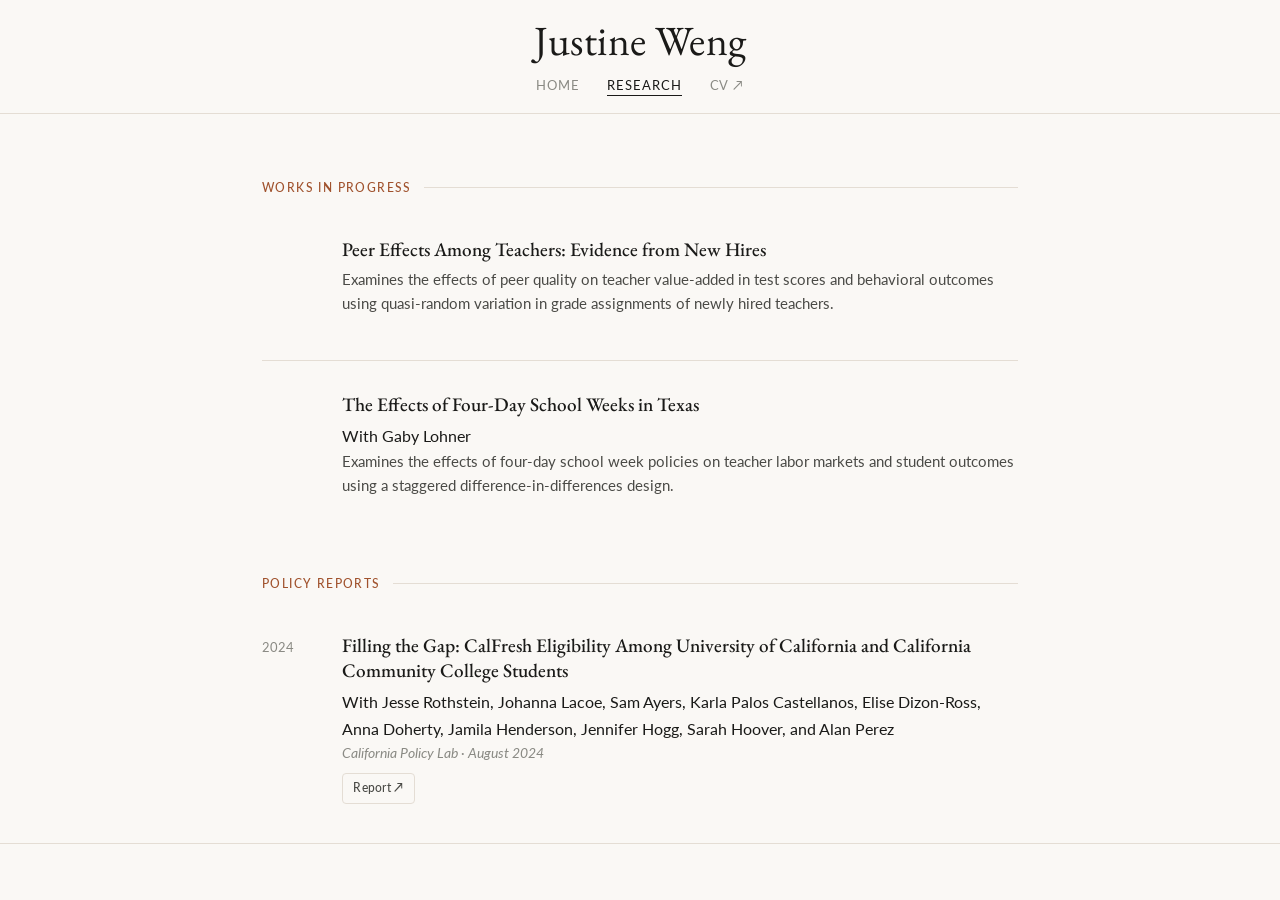
==== research.html @ 870ab578 "Remove footer content from research.html Removed footer content including copyright and email." ====
<!DOCTYPE html>
<html lang="en">
<head>
  <meta charset="UTF-8" />
  <meta name="viewport" content="width=device-width, initial-scale=1.0" />
  <title>Research — Justine Weng</title>
  <link rel="preconnect" href="https://fonts.googleapis.com" />
  <link rel="preconnect" href="https://fonts.gstatic.com" crossorigin />
  <link href="https://fonts.googleapis.com/css2?family=EB+Garamond:ital,wght@0,400;0,500;1,400&family=Lato:wght@300;400;500&display=swap" rel="stylesheet" />
  <link rel="stylesheet" href="style.css" />
</head>
<body>

  <nav>
    <a href="index.html" class="nav-name">Justine Weng</a>
    <ul class="nav-links">
      <li><a href="index.html">Home</a></li>
      <li><a href="research.html" class="active">Research</a></li>
      <li><a href="JustineWeng_CV.pdf" target="_blank">CV ↗</a></li>
    </ul>
  </nav>

  <main>
    <div style="padding: 4rem 0 2rem;">
      <div class="container">

        <div style="margin-bottom: 4rem;">
          <p class="section-label">Works in Progress</p>
          <div class="projects-list">

            <div class="project-item">
              <span class="project-year"></span>
              <div>
                <h3 class="project-title">Peer Effects Among Teachers: Evidence from New Hires</h3>
                <p class="project-desc">
                  Examines the effects of peer quality on teacher value-added in test scores
                  and behavioral outcomes using quasi-random variation in grade assignments
                  of newly hired teachers.
                </p>
              </div>
            </div>

            <div class="project-item">
              <span class="project-year"></span>
              <div>
                <h3 class="project-title">The Effects of Four-Day School Weeks in Texas</h3>
                <p class="project-authors">With Gaby Lohner</p>
                <p class="project-desc">
                  Examines the effects of four-day school week policies on teacher labor
                  markets and student outcomes using a staggered difference-in-differences
                  design.
                </p>
              </div>
            </div>

          </div>
        </div>

        <div>
          <p class="section-label">Policy Reports</p>
          <div class="projects-list">

            <div class="project-item">
              <span class="project-year">2024</span>
              <div>
                <h3 class="project-title">Filling the Gap: CalFresh Eligibility Among University of California and California Community College Students</h3>
                 <p class="project-authors">With Jesse Rothstein, Johanna Lacoe, Sam Ayers, Karla Palos Castellanos,
                  Elise Dizon-Ross, Anna Doherty, Jamila Henderson, Jennifer Hogg,
                  Sarah Hoover, and Alan Perez</p>
                <p class="project-venue">California Policy Lab · August 2024</p>
                <div class="project-links">
                  <a href="https://capolicylab.org/filling-the-gap-calfresh-participation-among-university-of-california-and-california-community-college-students/" target="_blank" class="chip">Report ↗</a>
                </div>
              </div>
            </div>

          </div>
        </div>

      </div>
    </div>

  </main>

  <footer>
    
  </footer>

</body>
</html>
---- style.css ----
*, *::before, *::after { box-sizing: border-box; margin: 0; padding: 0; }

:root {
  --cream: #faf8f5;
  --white: #ffffff;
  --ink: #1a1a18;
  --ink-mid: #4a4a46;
  --ink-light: #8a8a84;
  --accent: #a0522d;
  --accent-light: #f5ede8;
  --border: #e4ddd4;
  --serif: 'EB Garamond', Georgia, serif;
  --sans: 'Lato', system-ui, sans-serif;
}

html { scroll-behavior: smooth; }

body {
  font-family: var(--sans);
  background: var(--cream);
  color: var(--ink);
  font-size: 16px;
  line-height: 1.7;
  -webkit-font-smoothing: antialiased;
  min-height: 100vh;
  display: flex;
  flex-direction: column;
}

main { flex: 1; }

/* ── NAV ── */
nav {
  position: sticky;
  top: 0;
  z-index: 100;
  background: rgba(250,248,245,0.95);
  backdrop-filter: blur(10px);
  border-bottom: 1px solid var(--border);
  padding: 1.25rem 2rem 1rem;
  display: flex;
  flex-direction: column;
  align-items: center;
  gap: 0.5rem;
}
 
.nav-name {
  font-family: var(--serif);
  font-size: 2.6rem;
  color: var(--ink);
  text-decoration: none;
  letter-spacing: 0.01em;
  line-height: 1;
}
 
.nav-links {
  display: flex;
  gap: 1.75rem;
  list-style: none;
}
 
.nav-links a {
  font-size: 0.8rem;
  font-weight: 400;
  letter-spacing: 0.07em;
  text-transform: uppercase;
  color: var(--ink-light);
  text-decoration: none;
  transition: color 0.2s;
  padding-bottom: 2px;
}
 
.nav-links a:hover,
.nav-links a.active {
  color: var(--ink);
  border-bottom: 1px solid var(--ink);
}
 

/* ── LAYOUT ── */
.container {
  max-width: 820px;
  margin: 0 auto;
  padding: 0 2rem;
}

section {
  padding: 5rem 0;
  border-bottom: 1px solid var(--border);
}

section:last-of-type { border-bottom: none; }

.section-label {
  font-size: 0.73rem;
  font-weight: 500;
  letter-spacing: 0.12em;
  text-transform: uppercase;
  color: var(--accent);
  margin-bottom: 2.5rem;
  display: flex;
  align-items: center;
  gap: 0.75rem;
}

.section-label::after {
  content: '';
  display: block;
  flex: 1;
  height: 1px;
  background: var(--border);
}

/* ── PAGE HEADER ── */
.page-header {
  padding: 4rem 0 3rem;
  border-bottom: 1px solid var(--border);
}

.page-header h1 {
  font-family: var(--serif);
  font-size: clamp(2rem, 4vw, 3rem);
  font-weight: 400;
  margin-bottom: 0.5rem;
}

.page-header p {
  color: var(--ink-mid);
  font-size: 1rem;
  max-width: 560px;
}

/* ── HERO ── */
.hero {
  padding: 7rem 0 5rem;
  border-bottom: 1px solid var(--border);
}

.hero-layout {
  display: grid;
  grid-template-columns: 1fr auto;
  gap: 1.5rem;
  align-items: start;
}

.hero-name {
  font-family: var(--serif);
  font-size: clamp(2.8rem, 6vw, 4.2rem);
  font-weight: 400;
  line-height: 1.1;
  letter-spacing: -0.01em;
  margin-bottom: 0.5rem;
}

.hero-title {
  font-family: var(--serif);
  font-size: 1.15rem;
  font-style: italic;
  color: var(--ink-mid);
  margin-bottom: 1.5rem;
}

.hero-bio {
  font-size: 1rem;
  color: var(--ink-mid);
  max-width: 520px;
  line-height: 1.8;
  margin-bottom: 2rem;
}

.hero-links {
  display: flex;
  flex-wrap: wrap;
  gap: 0.75rem;
  margin-top: 1.5rem;
}

/* ── BUTTONS ── */
.btn {
  display: inline-flex;
  align-items: center;
  gap: 0.4rem;
  font-family: var(--sans);
  font-size: 0.82rem;
  font-weight: 500;
  letter-spacing: 0.03em;
  padding: 0.55rem 1.1rem;
  border-radius: 4px;
  text-decoration: none;
  transition: all 0.2s;
  cursor: pointer;
  border: none;
}

.btn-primary { background: var(--ink); color: #fff; }
.btn-primary:hover { background: #2a2a26; }
.btn-outline { background: transparent; color: var(--ink); border: 1px solid var(--border); }
.btn-outline:hover { border-color: var(--ink-mid); background: var(--white); }

/* ── TEXT LINK ── */
.text-link { color: var(--accent); text-decoration: none; }
.text-link:hover { text-decoration: underline; }

/* ── AVATAR ── */
.avatar-wrap {
  width: 300px;
  height: 300px;
  border-radius: 50%;
  background: var(--accent-light);
  border: 3px solid var(--white);
  box-shadow: 0 0 0 1px var(--border);
  overflow: hidden;
  flex-shrink: 0;
  display: flex;
  align-items: center;
  justify-content: center;
}

.avatar-initials {
  font-family: var(--serif);
  font-size: 2.5rem;
  color: var(--accent);
}

/* ── ABOUT ── */
.about-section { padding: 5rem 0; border-bottom: 1px solid var(--border); }

.about-grid {
  display: grid;
  grid-template-columns: 1fr 1fr;
  gap: 3rem;
}

.about-body { font-size: 1rem; color: var(--ink-mid); line-height: 1.8; }
.about-body p + p { margin-top: 1rem; }

.info-list { list-style: none; display: flex; flex-direction: column; gap: 1rem; }
.info-list li { display: flex; flex-direction: column; gap: 0.15rem; }

.info-label {
  font-size: 0.71rem;
  letter-spacing: 0.1em;
  text-transform: uppercase;
  color: var(--ink-light);
  font-weight: 500;
}

.info-value { font-size: 0.95rem; color: var(--ink); }

/* ── TAGS ── */
.tags { display: flex; flex-wrap: wrap; gap: 0.5rem; margin-top: 1.5rem; }

.tag {
  font-size: 0.78rem;
  padding: 0.3rem 0.75rem;
  border-radius: 999px;
  background: var(--accent-light);
  color: var(--accent);
  font-weight: 500;
}

/* ── RECENT WORK ── */
.recent-section { padding: 5rem 0; }

.recent-header {
  display: flex;
  align-items: center;
  justify-content: space-between;
}

.recent-header .section-label { flex: 1; margin-bottom: 0; }

.see-all {
  font-size: 0.82rem;
  color: var(--accent);
  text-decoration: none;
  white-space: nowrap;
  margin-left: 1rem;
  margin-bottom: 2.5rem;
}

.see-all:hover { text-decoration: underline; }

/* ── PROJECTS ── */
.projects-list { display: flex; flex-direction: column; }

.project-item {
  padding: 2rem 0;
  border-bottom: 1px solid var(--border);
  display: grid;
  grid-template-columns: 56px 1fr;
  gap: 1.5rem;
  align-items: start;
}

.project-item:first-child { padding-top: 0; }
.project-item:last-child { border-bottom: none; padding-bottom: 0; }

.project-year { font-size: 0.8rem; color: var(--ink-light); padding-top: 0.2rem; }

.project-title {
  font-family: var(--serif);
  font-size: 1.2rem;
  font-weight: 500;
  margin-bottom: 0.25rem;
  line-height: 1.3;
}

.project-venue {
  font-size: 0.85rem;
  color: var(--ink-light);
  font-style: italic;
  margin-bottom: 0.5rem;
}

.project-desc {
  font-size: 0.93rem;
  color: var(--ink-mid);
  line-height: 1.65;
  margin-bottom: 0.75rem;
}

.project-links { display: flex; gap: 0.5rem; flex-wrap: wrap; }

.chip {
  font-size: 0.75rem;
  font-weight: 500;
  padding: 0.25rem 0.65rem;
  border: 1px solid var(--border);
  border-radius: 4px;
  color: var(--ink-mid);
  text-decoration: none;
  transition: all 0.15s;
  letter-spacing: 0.02em;
}

.chip:hover { border-color: var(--accent); color: var(--accent); }

/* ── FOOTER ── */
footer {
  padding: 1.75rem 2rem;
  font-size: 0.8rem;
  color: var(--ink-light);
  border-top: 1px solid var(--border);
}

.footer-inner {
  display: flex;
  justify-content: space-between;
  align-items: center;
}

footer a { color: var(--ink-light); text-decoration: none; }
footer a:hover { color: var(--accent); }

/* ── MOBILE ── */
@media (max-width: 640px) {
  nav { padding: 0 1.25rem; }
  .nav-links { gap: 1.25rem; }
  .container { padding: 0 1.25rem; }
  section { padding: 3.5rem 0; }
  .hero { padding: 4rem 0 3rem; }
  .hero-layout { grid-template-columns: 1fr; gap: 2rem; }
  .avatar-wrap { width: 100px; height: 100px; }
  .avatar-initials { font-size: 1.8rem; }
  .about-grid { grid-template-columns: 1fr; gap: 2rem; }
  .project-item { grid-template-columns: 1fr; gap: 0.25rem; }
  .footer-inner { flex-direction: column; gap: 0.35rem; text-align: center; }
  .page-header { padding: 3rem 0 2rem; }
}
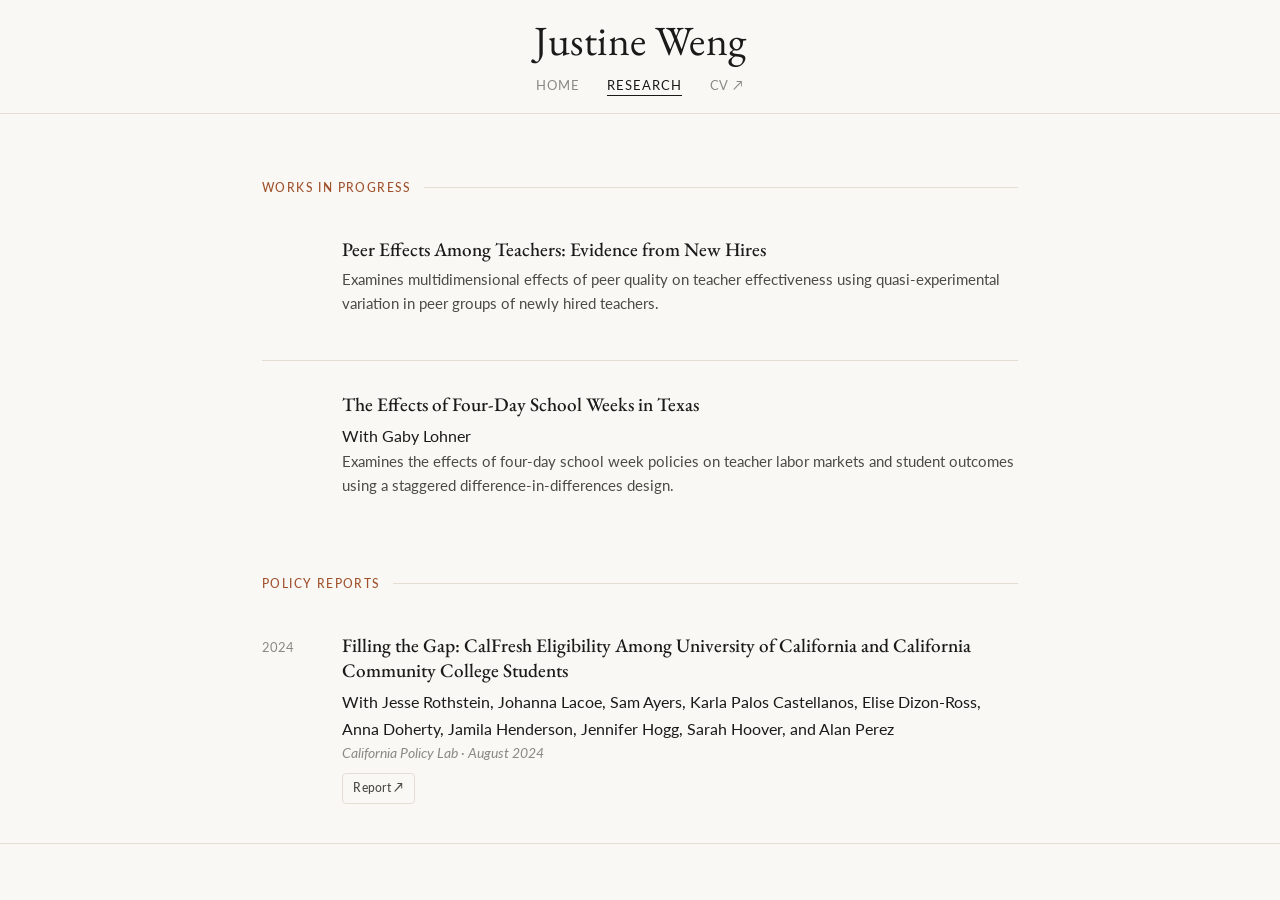
==== commit 3ad1b44d: "Revise project description for peer effects study Updated project description to reflect a broader a" ====
--- a/research.html
+++ b/research.html
@@ -33,9 +33,8 @@
               <div>
                 <h3 class="project-title">Peer Effects Among Teachers: Evidence from New Hires</h3>
                 <p class="project-desc">
-                  Examines the effects of peer quality on teacher value-added in test scores
-                  and behavioral outcomes using quasi-random variation in grade assignments
-                  of newly hired teachers.
+                  Examines multidimensional effects of peer quality on teacher effectiveness
+                  using quasi-experimental variation in peer groups of newly hired teachers.
                 </p>
               </div>
             </div>
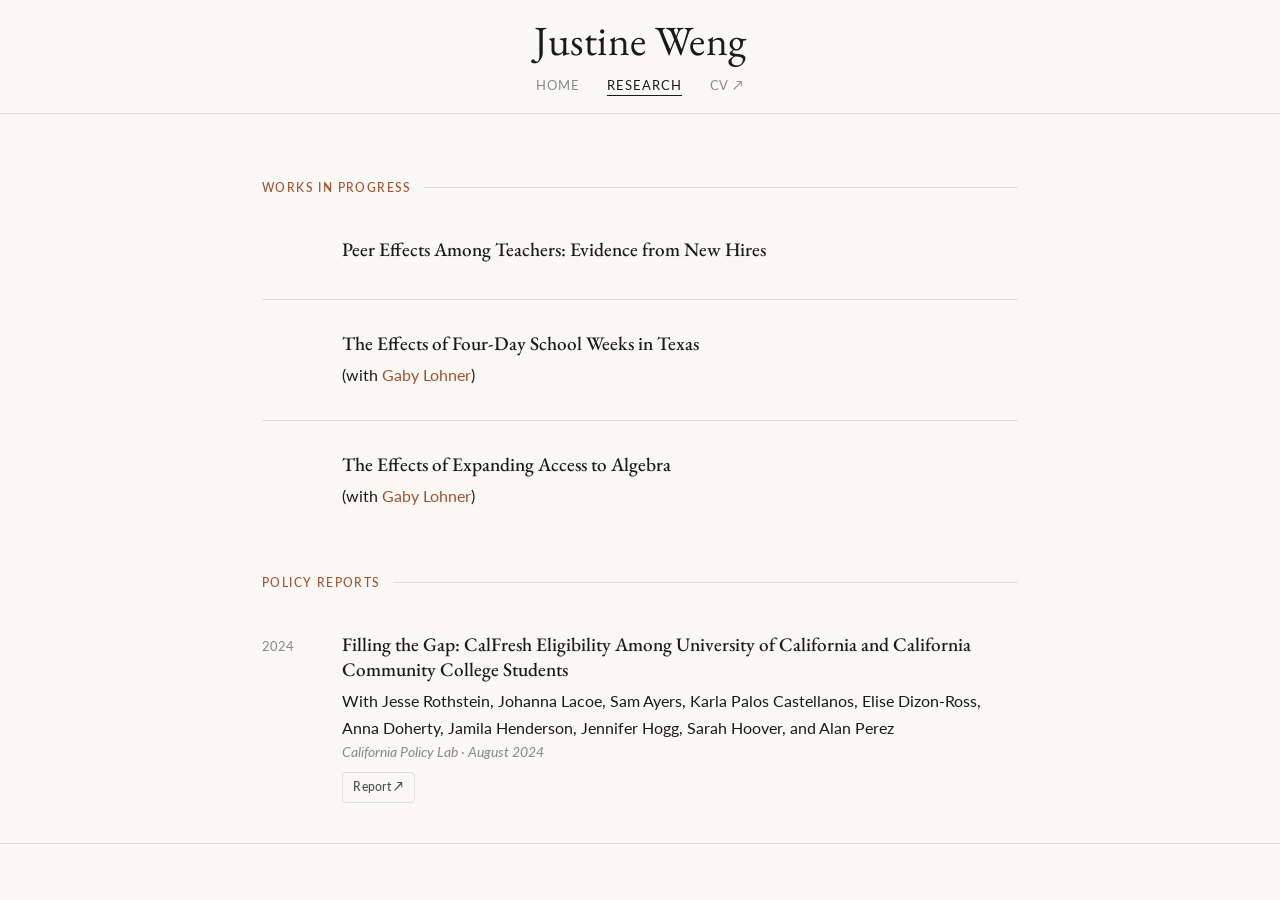
==== commit e9a1153c: "Update project descriptions and add coauthors" ====
--- a/research.html
+++ b/research.html
@@ -32,10 +32,7 @@
               <span class="project-year"></span>
               <div>
                 <h3 class="project-title">Peer Effects Among Teachers: Evidence from New Hires</h3>
-                <p class="project-desc">
-                  Examines multidimensional effects of peer quality on teacher effectiveness
-                  using quasi-experimental variation in peer groups of newly hired teachers.
-                </p>
+                
               </div>
             </div>
 
@@ -43,12 +40,17 @@
               <span class="project-year"></span>
               <div>
                 <h3 class="project-title">The Effects of Four-Day School Weeks in Texas</h3>
-                <p class="project-authors">With Gaby Lohner</p>
-                <p class="project-desc">
-                  Examines the effects of four-day school week policies on teacher labor
-                  markets and student outcomes using a staggered difference-in-differences
-                  design.
-                </p>
+                <span class="project-coauthor">(with <a href="https://www.gabylohner.com" target="_blank" class="text-link">Gaby Lohner</a>)</span>
+                
+              </div>
+            </div>
+
+            <div class="project-item">
+              <span class="project-year"></span>
+              <div>
+                <h3 class="project-title">The Effects of Expanding Access to Algebra</h3>
+                <span class="project-coauthor">(with <a href="https://www.gabylohner.com" target="_blank" class="text-link">Gaby Lohner</a>)</span>
+                
               </div>
             </div>
 
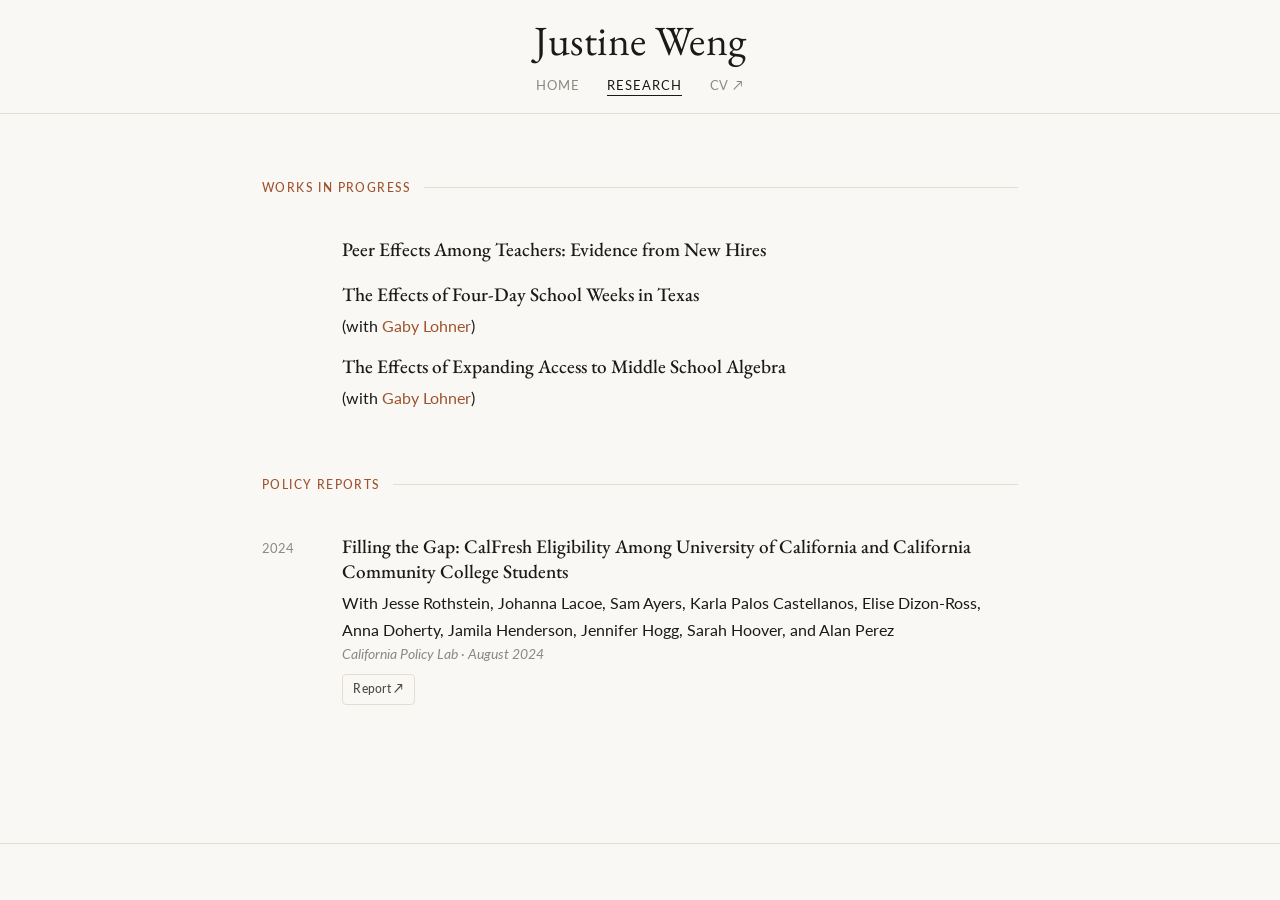
==== commit 2f3bc020: "Update project title to include 'Middle School'" ====
--- a/research.html
+++ b/research.html
@@ -48,7 +48,7 @@
             <div class="project-item">
               <span class="project-year"></span>
               <div>
-                <h3 class="project-title">The Effects of Expanding Access to Algebra</h3>
+                <h3 class="project-title">The Effects of Expanding Access to Middle School Algebra</h3>
                 <span class="project-coauthor">(with <a href="https://www.gabylohner.com" target="_blank" class="text-link">Gaby Lohner</a>)</span>
                 
               </div>
--- a/style.css
+++ b/style.css
@@ -285,8 +285,7 @@
 .projects-list { display: flex; flex-direction: column; }
 
 .project-item {
-  padding: 2rem 0;
-  border-bottom: 1px solid var(--border);
+  padding: .5rem 0;
   display: grid;
   grid-template-columns: 56px 1fr;
   gap: 1.5rem;
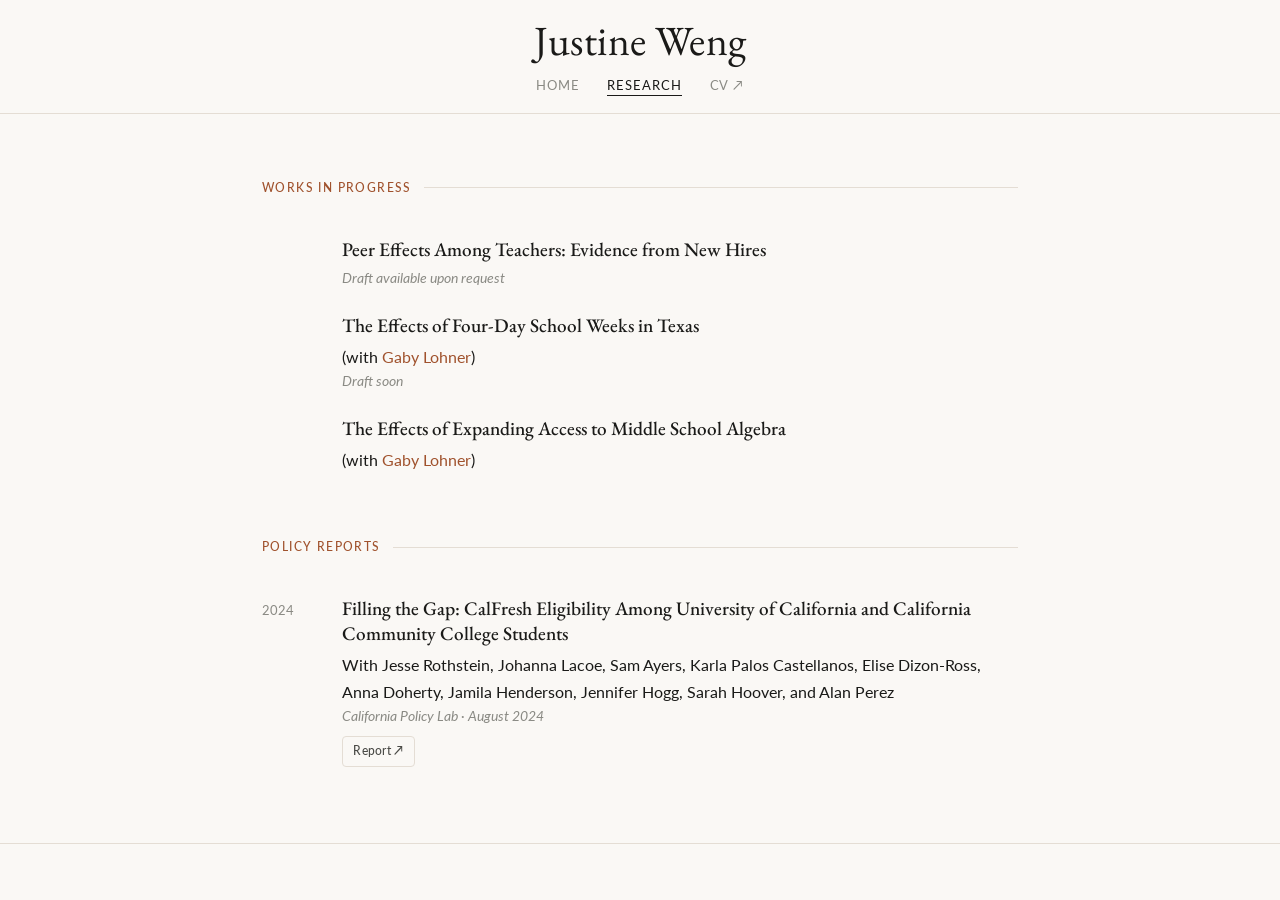
==== commit 26b7d4d1: "Update project venue descriptions in research.html" ====
--- a/research.html
+++ b/research.html
@@ -32,7 +32,7 @@
               <span class="project-year"></span>
               <div>
                 <h3 class="project-title">Peer Effects Among Teachers: Evidence from New Hires</h3>
-                
+                <p class="project-venue">Draft available upon request</p>
               </div>
             </div>
 
@@ -41,7 +41,7 @@
               <div>
                 <h3 class="project-title">The Effects of Four-Day School Weeks in Texas</h3>
                 <span class="project-coauthor">(with <a href="https://www.gabylohner.com" target="_blank" class="text-link">Gaby Lohner</a>)</span>
-                
+                <p class="project-venue">Draft soon</p>
               </div>
             </div>
 
--- a/style.css
+++ b/style.css
@@ -165,7 +165,8 @@
   color: var(--ink-mid);
   max-width: 520px;
   line-height: 1.8;
-  margin-bottom: 2rem;
+  margin-top: 0.5rem;
+  margin-bottom: 1.0rem;
 }
 
 .hero-links {
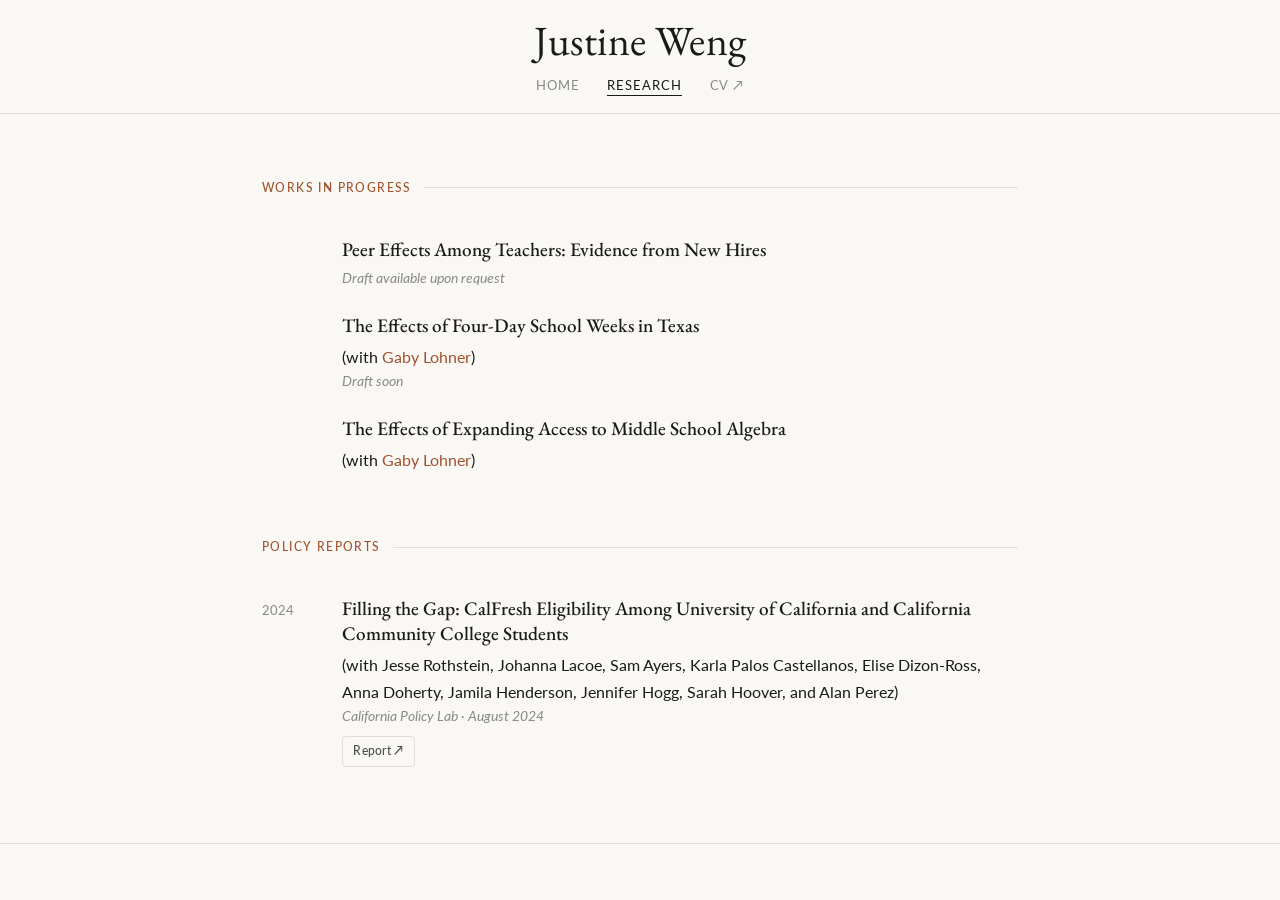
==== commit 9d09c72d: "Fix author formatting in project description" ====
--- a/research.html
+++ b/research.html
@@ -65,9 +65,9 @@
               <span class="project-year">2024</span>
               <div>
                 <h3 class="project-title">Filling the Gap: CalFresh Eligibility Among University of California and California Community College Students</h3>
-                 <p class="project-authors">With Jesse Rothstein, Johanna Lacoe, Sam Ayers, Karla Palos Castellanos,
+                 <p class="project-authors">(with Jesse Rothstein, Johanna Lacoe, Sam Ayers, Karla Palos Castellanos,
                   Elise Dizon-Ross, Anna Doherty, Jamila Henderson, Jennifer Hogg,
-                  Sarah Hoover, and Alan Perez</p>
+                  Sarah Hoover, and Alan Perez)</p>
                 <p class="project-venue">California Policy Lab · August 2024</p>
                 <div class="project-links">
                   <a href="https://capolicylab.org/filling-the-gap-calfresh-participation-among-university-of-california-and-california-community-college-students/" target="_blank" class="chip">Report ↗</a>
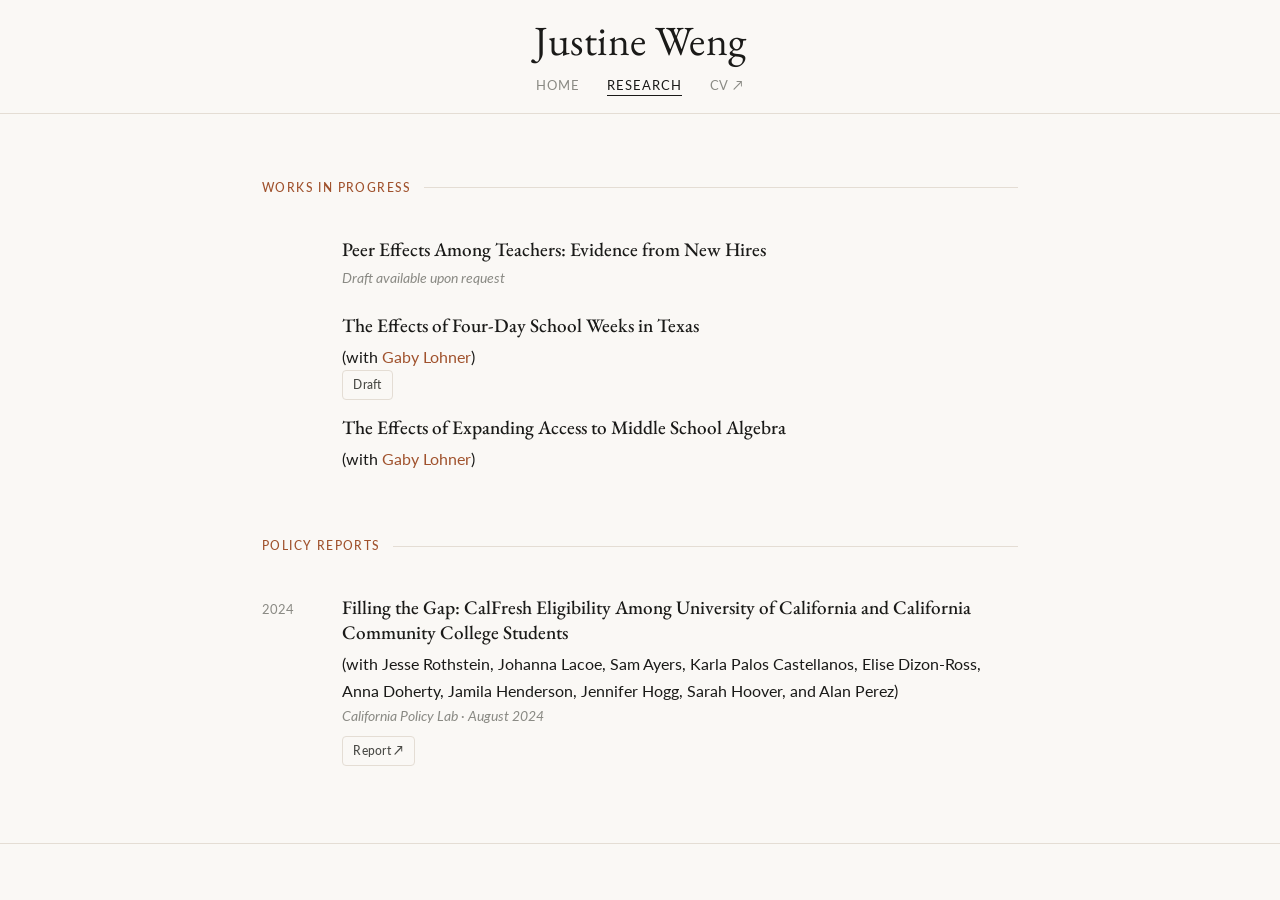
==== commit b6f9218a: "Add draft link for project on four-day school weeks Added a link to the draft of the project on four" ====
--- a/research.html
+++ b/research.html
@@ -41,7 +41,9 @@
               <div>
                 <h3 class="project-title">The Effects of Four-Day School Weeks in Texas</h3>
                 <span class="project-coauthor">(with <a href="https://www.gabylohner.com" target="_blank" class="text-link">Gaby Lohner</a>)</span>
-                <p class="project-venue">Draft soon</p>
+                <div class="project-links">
+                  <a href="tx_fdsw_paper.pdf" class="chip">Draft</a>
+                </div>
               </div>
             </div>
 
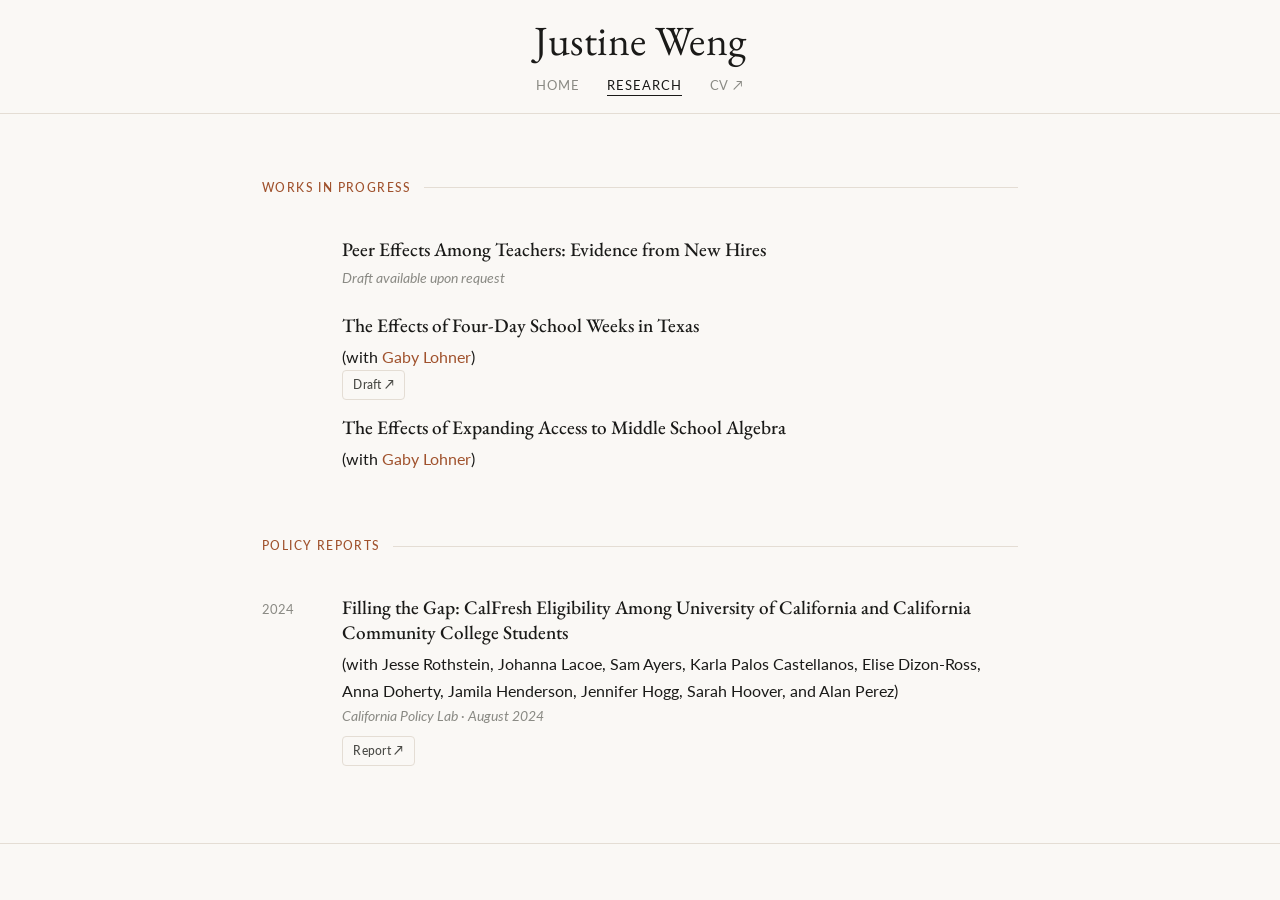
==== commit 40629547: "Update link text for draft paper in research.html" ====
--- a/research.html
+++ b/research.html
@@ -42,7 +42,7 @@
                 <h3 class="project-title">The Effects of Four-Day School Weeks in Texas</h3>
                 <span class="project-coauthor">(with <a href="https://www.gabylohner.com" target="_blank" class="text-link">Gaby Lohner</a>)</span>
                 <div class="project-links">
-                  <a href="tx_fdsw_paper.pdf" class="chip">Draft</a>
+                  <a href="tx_fdsw_paper.pdf" class="chip">Draft ↗</a>
                 </div>
               </div>
             </div>
